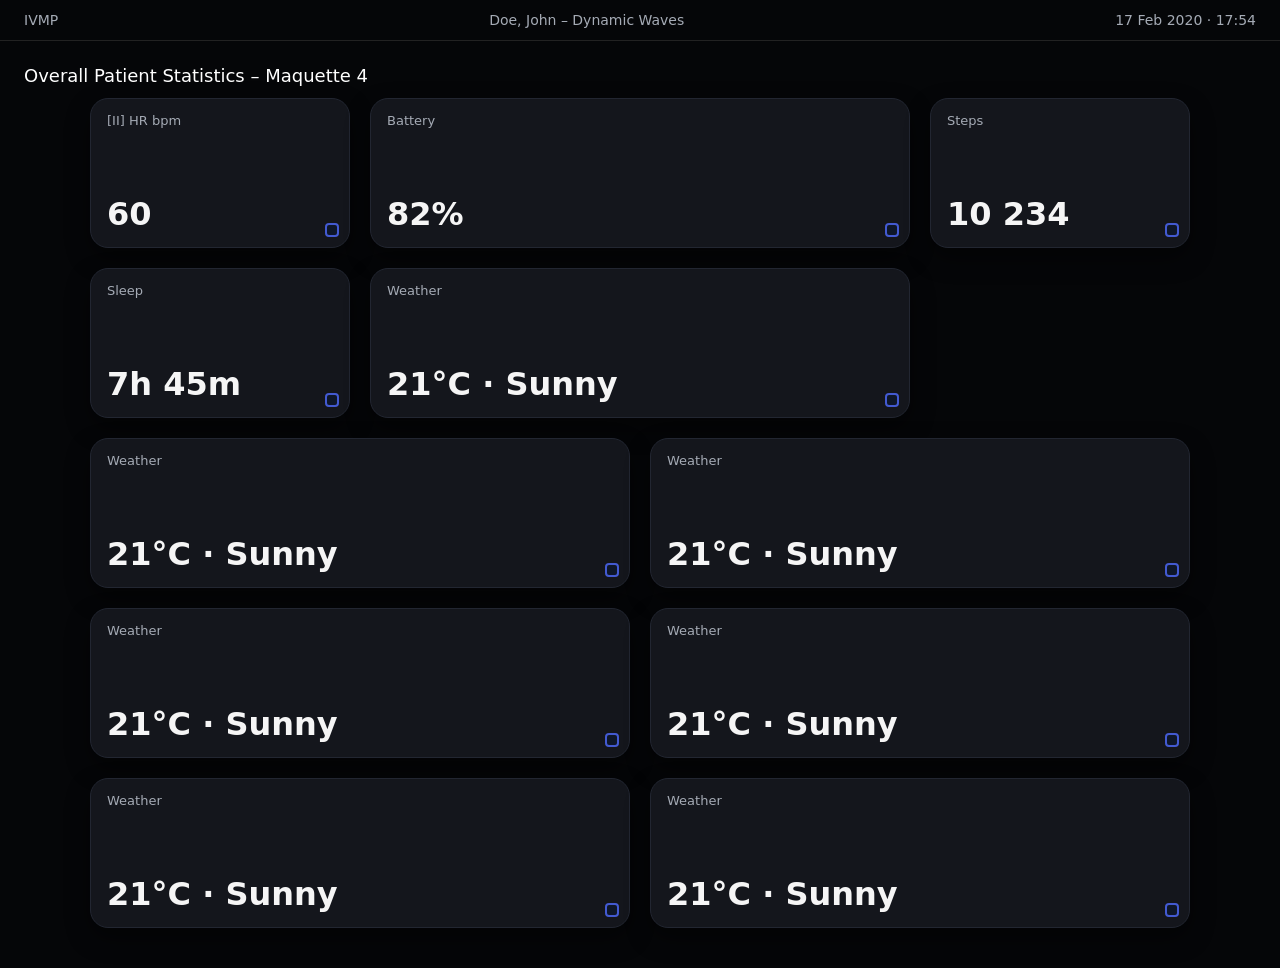
==== TEST_Maquette_4/index.html @ 306e1ef6 "principals base for the widget animation" ====
<!DOCTYPE html>
<html lang="fr">
<head>
  <meta charset="UTF-8" />
  <meta name="viewport" content="width=device-width, initial-scale=1" />
  <title>Maquette 4 – Widgets redimensionnables</title>
  <link rel="stylesheet" href="style.css" />
</head>
<body>

  <header class="topbar">
    <div>IVMP</div>
    <div>Doe, John – Dynamic Waves</div>
    <div>17 Feb 2020 · 17:54</div>
  </header>

  <main>
    <h1 class="page-title">Overall Patient Statistics – Maquette 4</h1>

    <section class="dashboard-wrapper">
      <div id="dashboard">
        <div class="widget" data-span="1">
          <h2>[II] HR bpm</h2>
          <p class="value big">60</p>
          <div class="widget-resize-handle"></div>
        </div>

        <div class="widget" data-span="2">
          <h2>Battery</h2>
          <p class="value big">82%</p>
          <div class="widget-resize-handle"></div>
        </div>

        <div class="widget" data-span="1">
          <h2>Steps</h2>
          <p class="value big">10 234</p>
          <div class="widget-resize-handle"></div>
        </div>

        <div class="widget" data-span="1">
          <h2>Sleep</h2>
          <p class="value big">7h 45m</p>
          <div class="widget-resize-handle"></div>
        </div>

        <div class="widget" data-span="2">
          <h2>Weather</h2>
          <p class="value big">21°C · Sunny</p>
          <div class="widget-resize-handle"></div>
        </div>

        <div class="widget" data-span="2">
          <h2>Weather</h2>
          <p class="value big">21°C · Sunny</p>
          <div class="widget-resize-handle"></div>
        </div>

        <div class="widget" data-span="2">
          <h2>Weather</h2>
          <p class="value big">21°C · Sunny</p>
          <div class="widget-resize-handle"></div>
        </div>

        <div class="widget" data-span="2">
          <h2>Weather</h2>
          <p class="value big">21°C · Sunny</p>
          <div class="widget-resize-handle"></div>
        </div>

        <div class="widget" data-span="2">
          <h2>Weather</h2>
          <p class="value big">21°C · Sunny</p>
          <div class="widget-resize-handle"></div>
        </div>

        <div class="widget" data-span="2">
          <h2>Weather</h2>
          <p class="value big">21°C · Sunny</p>
          <div class="widget-resize-handle"></div>
        </div>

        <div class="widget" data-span="2">
          <h2>Weather</h2>
          <p class="value big">21°C · Sunny</p>
          <div class="widget-resize-handle"></div>
        </div>
        
      </div>
    </section>
  </main>

  <script src="script.js"></script>
</body>
</html>
---- TEST_Maquette_4/style.css ----
/* --- Reset simple --- */
* {
  box-sizing: border-box;
  margin: 0;
  padding: 0;
}

body {
  font-family: system-ui, -apple-system, BlinkMacSystemFont, "SF Pro Text",
    sans-serif;
  background: #050608;
  color: #f5f5f5;
  min-height: 100vh;
}

/* --- Top bar --- */
.topbar {
  display: flex;
  justify-content: space-between;
  align-items: center;
  padding: 12px 24px;
  background: #050608;
  border-bottom: 1px solid #222;
  font-size: 14px;
  color: #a5abb5;
}

.page-title {
  font-size: 18px;
  font-weight: 500;
  margin: 24px 24px 12px;
  color: #ffffff;
}

/* --- Dashboard --- */
.dashboard-wrapper {
  padding: 0 24px 40px;
}

#dashboard {
  position: relative;
  margin: 0 auto;
  max-width: 1100px;
  /* la hauteur est gérée en JS */
}

/* Widget de base */
.widget {
  position: absolute;
  background: #14161c;
  border-radius: 18px;
  padding: 14px 16px;
  box-shadow: 0 10px 25px rgba(0, 0, 0, 0.45);
  border: 1px solid #222631;
  user-select: none;
  cursor: grab;
  display: flex;
  flex-direction: column;
  justify-content: space-between;
  left: 0;
  top: 0;
  transition:
    transform 0.25s ease,
    width 0.25s ease,
    box-shadow 0.2s ease,
    border 0.2s ease;
}

.widget h2 {
  font-size: 13px;
  font-weight: 500;
  color: #a5abb5;
  margin-bottom: 8px;
}

.widget .value.big {
  font-size: 32px;
  font-weight: 600;
}

/* Drag en cours */
.widget.dragging {
  cursor: grabbing;
  box-shadow: 0 18px 40px rgba(0, 0, 0, 0.8);
  border-color: #3f8cff;
  z-index: 10;
  transition: none;
}

/* Resize en cours */
.widget.resizing {
  cursor: se-resize;
  box-shadow: 0 18px 40px rgba(0, 0, 0, 0.8);
  border-color: #4f6cff;
  z-index: 12;
}

/* Handle de resize en bas à droite */
.widget-resize-handle {
  position: absolute;
  width: 14px;
  height: 14px;
  right: 10px;
  bottom: 10px;
  border-radius: 4px;
  border: 2px solid #4f6cff;
  box-sizing: border-box;
  cursor: se-resize;
  opacity: 0.8;
  background: rgba(12, 24, 48, 0.9);
}
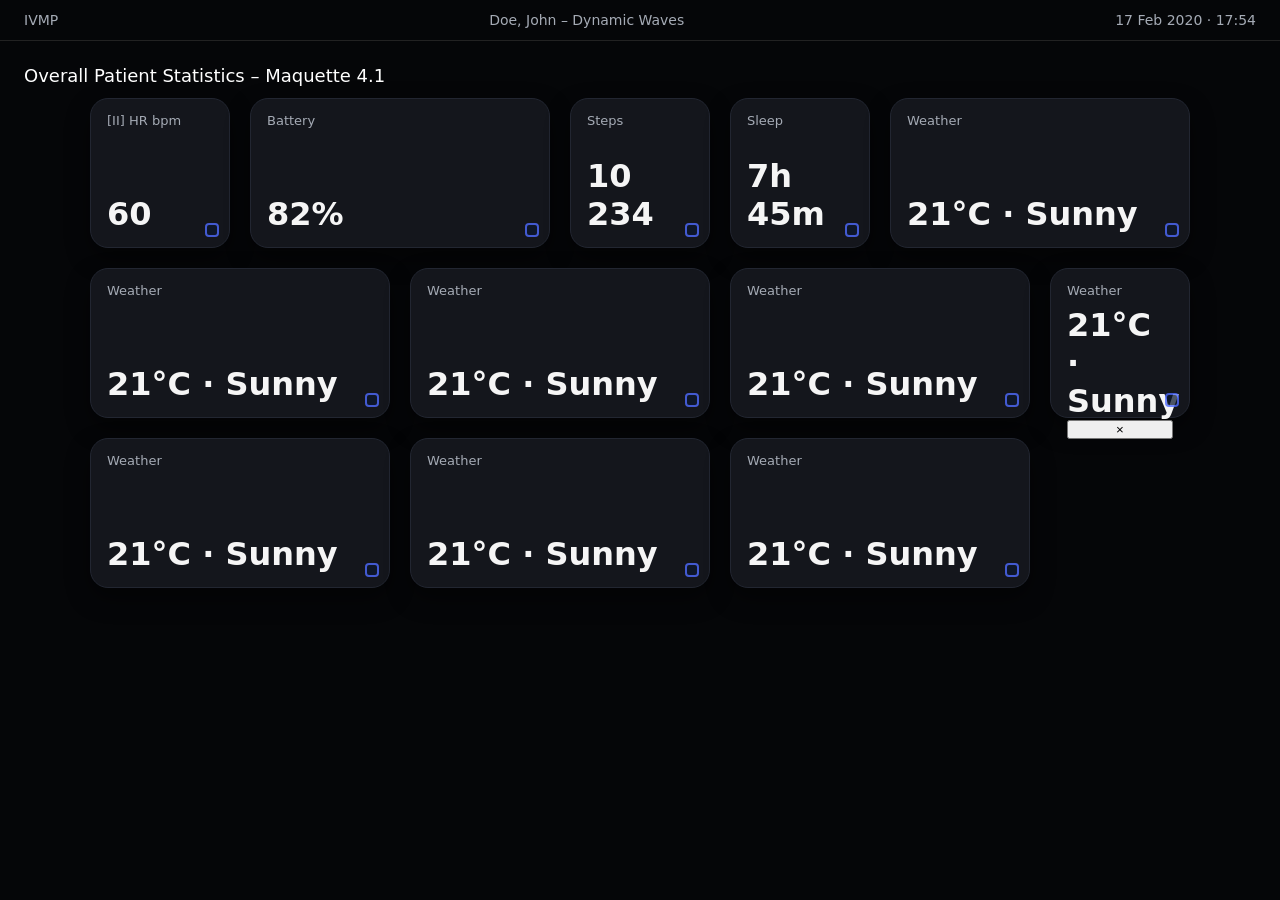
==== commit 895567c3: "committed" ====
--- a/TEST_Maquette_4/index.html
+++ b/TEST_Maquette_4/index.html
@@ -3,7 +3,7 @@
 <head>
   <meta charset="UTF-8" />
   <meta name="viewport" content="width=device-width, initial-scale=1" />
-  <title>Maquette 4 – Widgets redimensionnables</title>
+  <title>Maquette 4.1 – Widgets redimensionnables</title>
   <link rel="stylesheet" href="style.css" />
 </head>
 <body>
@@ -15,7 +15,7 @@
   </header>
 
   <main>
-    <h1 class="page-title">Overall Patient Statistics – Maquette 4</h1>
+    <h1 class="page-title">Overall Patient Statistics – Maquette 4.1</h1>
 
     <section class="dashboard-wrapper">
       <div id="dashboard">
@@ -84,7 +84,15 @@
           <p class="value big">21°C · Sunny</p>
           <div class="widget-resize-handle"></div>
         </div>
-        
+
+        <div class="widget" data-span="1">
+          <h2>Weather</h2>
+          <p class="value big">21°C · Sunny</p>
+          <div class="widget-resize-handle"></div>
+          <button class="widget-close" aria-label="Fermer le widget">×</button>
+          <!-- le reste du contenu -->
+        </div>
+
       </div>
     </section>
   </main>
